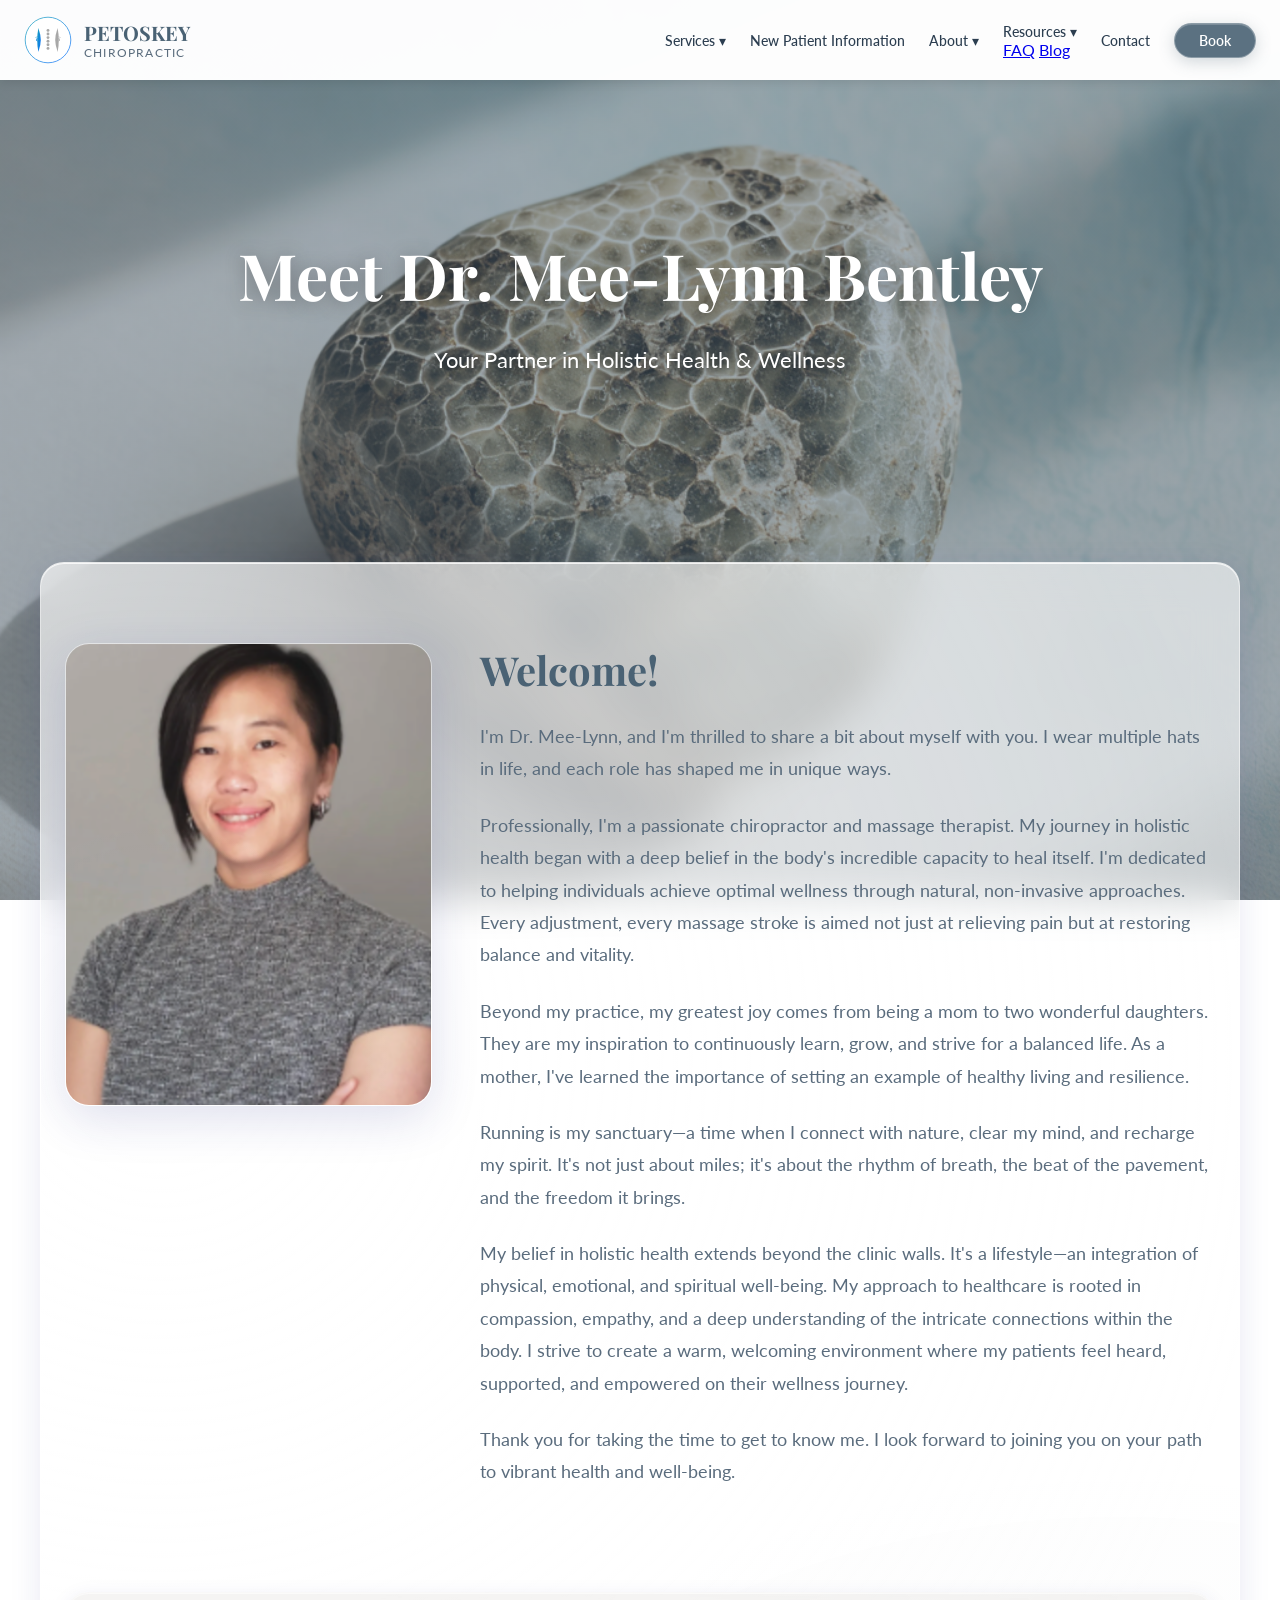
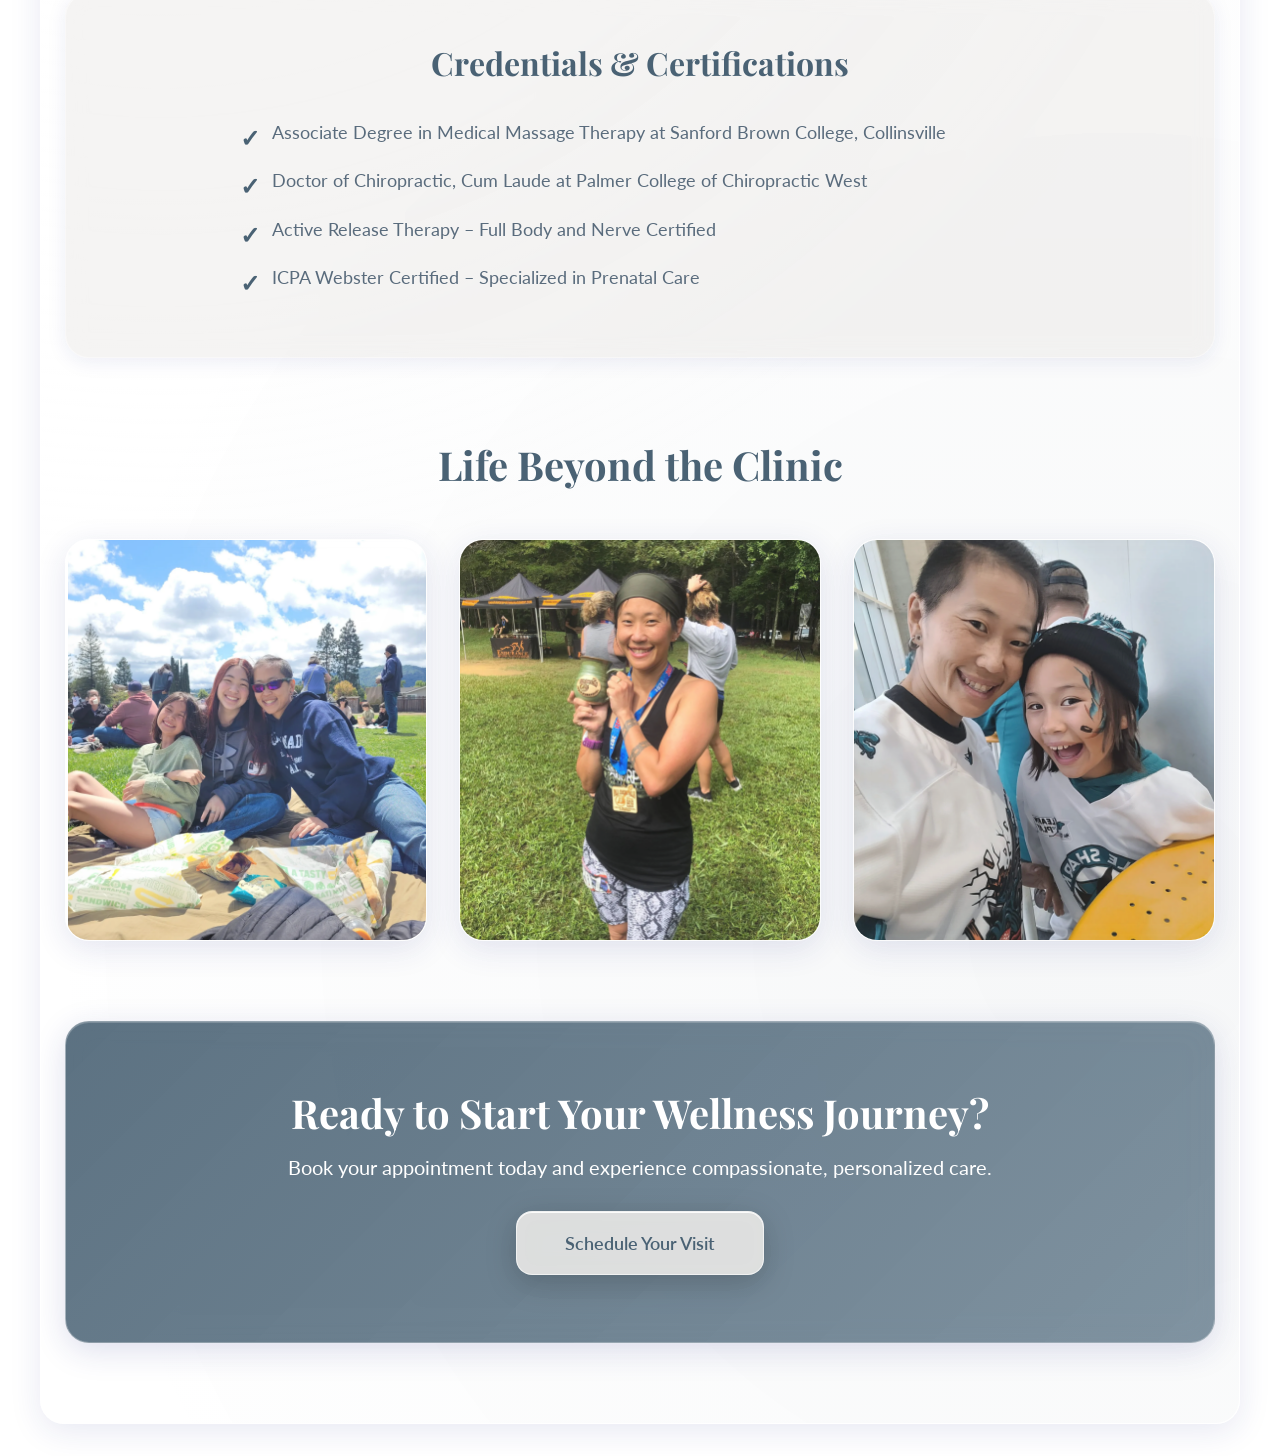
==== about.html @ ab1c457c "Initial commit - Petoskey Chiropractic website" ====
<!DOCTYPE html>
<html lang="en">
<head>
    <meta charset="UTF-8">
    <meta name="viewport" content="width=device-width, initial-scale=1.0">
    <title>About Dr. Mee-Lynn - Petoskey Chiropractic</title>
    <link href="https://fonts.googleapis.com/css2?family=Playfair+Display:wght@700&family=Lato:wght@400;600;700&display=swap" rel="stylesheet">
    <style>
        * {
            margin: 0;
            padding: 0;
            box-sizing: border-box;
        }

        :root {
            --primary: #4A6274;
            --secondary: #6B8191;
            --tertiary: #8BA0AF;
            --quaternary: #ADB8B9;
            --quinary: #CDD4CD;
            --light: #EBEAE8;
            --white: #FFFFFF;
            --text-primary: #2C3E50;
            --text-secondary: #5A6C7D;
        }

        body {
            font-family: 'Lato', sans-serif;
            color: var(--text-primary);
            overflow-x: hidden;
            background: linear-gradient(rgba(74, 98, 116, 0.5), rgba(74, 98, 116, 0.5)), 
                        url('petoskeystone.png');
            background-position: center;
            background-size: cover;
            background-attachment: fixed;
        }

        .header {
            position: fixed;
            top: 0;
            left: 0;
            right: 0;
            z-index: 1000;
            background-color: rgba(255, 255, 255, 0.98);
            box-shadow: 0 2px 10px rgba(0,0,0,0.1);
        }

        .header-content {
            max-width: 1280px;
            margin: 0 auto;
            padding: 1rem 1.5rem;
            display: flex;
            justify-content: space-between;
            align-items: center;
        }

        .logo-container {
            display: flex;
            align-items: center;
            gap: 0.75rem;
            text-decoration: none;
        }

        .logo-img {
            width: 48px;
            height: 48px;
        }

        .logo-text {
            display: flex;
            flex-direction: column;
        }

        .logo-title {
            font-family: 'Playfair Display', serif;
            font-size: 1.25rem;
            font-weight: 700;
            color: var(--primary);
            line-height: 1.2;
        }

        .logo-subtitle {
            font-size: 0.75rem;
            letter-spacing: 0.1em;
            color: var(--text-secondary);
        }

        .nav {
            display: flex;
            gap: 1.5rem;
            align-items: center;
        }

        .nav-link {
            font-size: 0.875rem;
            font-weight: 500;
            color: var(--text-primary);
            text-decoration: none;
            transition: opacity 0.2s;
        }

        .nav-link:hover {
            opacity: 0.8;
        }

        .book-btn {
            padding: 0.5rem 1.5rem;
            border-radius: 9999px;
            font-size: 0.875rem;
            font-weight: 600;
            background: rgba(74, 98, 116, 0.9);
            color: white;
            text-decoration: none;
            border-color: rgba(255, 255, 255, 0.3);
            box-shadow: 
                0 4px 16px rgba(74, 98, 116, 0.25),
                inset 0 1px 0 rgba(255, 255, 255, 0.2);
            transition: all 0.4s cubic-bezier(0.4, 0, 0.2, 1);
            backdrop-filter: blur(10px);
            -webkit-backdrop-filter: blur(10px);
            border: 1px solid rgba(255, 255, 255, 0.3);
        }

        .book-btn:hover {
            transform: scale(1.05);
            background: rgba(74, 98, 116, 1);
            box-shadow: 
                0 6px 24px rgba(74, 98, 116, 0.35),
                inset 0 1px 0 rgba(255, 255, 255, 0.3);
        }

        .book-btn:active {
            transform: scale(0.98);
        }

        .hero-about {
            margin-top: 80px;
            padding: 5rem 1.5rem;
            text-align: center;
            color: white;
            min-height: 50vh;
            display: flex;
            flex-direction: column;
            justify-content: center;
            align-items: center;
        }

        .hero-about h1 {
            font-family: 'Playfair Display', serif;
            font-size: clamp(2.5rem, 5vw, 4rem);
            font-weight: 700;
            margin-bottom: 1.5rem;
            text-shadow: 0 2px 20px rgba(0, 0, 0, 0.3);
        }

        .hero-about p {
            font-size: 1.375rem;
            max-width: 600px;
            margin: 0 auto;
            line-height: 1.7;
            text-shadow: 0 2px 10px rgba(0, 0, 0, 0.3);
        }

        .about-content {
            max-width: 1200px;
            margin: 2rem auto;
            padding: 5rem 1.5rem;
            background: rgba(255, 255, 255, 0.6);
            border-radius: 1.5rem;
            box-shadow: 
                0 8px 32px rgba(31, 38, 135, 0.1),
                inset 0 1px 0 rgba(255, 255, 255, 0.8);
            backdrop-filter: blur(20px);
            -webkit-backdrop-filter: blur(20px);
            border: 1px solid rgba(255, 255, 255, 0.5);
            position: relative;
            overflow: hidden;
        }

        .about-content::before {
            content: '';
            position: absolute;
            top: 0;
            left: 0;
            right: 0;
            bottom: 0;
            background: 
                radial-gradient(circle at 10% 20%, rgba(255, 255, 255, 0.3) 0%, transparent 50%),
                radial-gradient(circle at 90% 80%, rgba(74, 98, 116, 0.05) 0%, transparent 50%);
            pointer-events: none;
        }

        .intro-section {
            display: grid;
            grid-template-columns: 1fr 2fr;
            gap: 3rem;
            margin-bottom: 5rem;
            align-items: start;
            position: relative;
            z-index: 1;
        }

        .profile-image {
            border-radius: 1.5rem;
            overflow: hidden;
            box-shadow: 
                0 12px 48px rgba(31, 38, 135, 0.15),
                inset 0 1px 0 rgba(255, 255, 255, 0.5);
            border: 1px solid rgba(255, 255, 255, 0.4);
        }

        .profile-image img {
            width: 100%;
            height: auto;
            display: block;
            opacity: 0.9;
        }

        .intro-text {
            position: relative;
            z-index: 1;
        }

        .intro-text h2 {
            font-family: 'Playfair Display', serif;
            font-size: 2.5rem;
            color: var(--primary);
            margin-bottom: 1.5rem;
        }

        .intro-text p {
            font-size: 1.125rem;
            line-height: 1.8;
            color: var(--text-secondary);
            margin-bottom: 1.5rem;
        }

        .credentials-section {
            background: rgba(235, 234, 232, 0.5);
            padding: 3rem;
            border-radius: 1.5rem;
            margin-bottom: 5rem;
            backdrop-filter: blur(10px);
            -webkit-backdrop-filter: blur(10px);
            border: 1px solid rgba(255, 255, 255, 0.4);
            box-shadow: 
                0 4px 20px rgba(31, 38, 135, 0.08),
                inset 0 1px 0 rgba(255, 255, 255, 0.6);
            position: relative;
            z-index: 1;
            transition: all 0.4s cubic-bezier(0.4, 0, 0.2, 1);
        }

        .credentials-section:hover {
            box-shadow: 
                0 8px 32px rgba(31, 38, 135, 0.12),
                inset 0 1px 0 rgba(255, 255, 255, 0.7);
            transform: translateY(-2px);
        }

        .credentials-section h2 {
            font-family: 'Playfair Display', serif;
            font-size: 2rem;
            color: var(--primary);
            margin-bottom: 2rem;
            text-align: center;
        }

        .credentials-list {
            max-width: 800px;
            margin: 0 auto;
        }

        .credential-item {
            font-size: 1.125rem;
            line-height: 1.8;
            color: var(--text-secondary);
            margin-bottom: 1rem;
            padding-left: 2rem;
            position: relative;
        }

        .credential-item:before {
            content: "✓";
            position: absolute;
            left: 0;
            color: var(--primary);
            font-weight: bold;
            font-size: 1.5rem;
        }

        .gallery-section {
            margin-bottom: 5rem;
            position: relative;
            z-index: 1;
        }

        .gallery-section h2 {
            font-family: 'Playfair Display', serif;
            font-size: 2.5rem;
            color: var(--primary);
            margin-bottom: 3rem;
            text-align: center;
        }

        .gallery-grid {
            display: grid;
            grid-template-columns: repeat(auto-fit, minmax(300px, 1fr));
            gap: 2rem;
        }

        .gallery-item {
            border-radius: 1.5rem;
            overflow: hidden;
            box-shadow: 
                0 8px 32px rgba(31, 38, 135, 0.12),
                inset 0 1px 0 rgba(255, 255, 255, 0.5);
            border: 1px solid rgba(255, 255, 255, 0.4);
            transition: all 0.4s cubic-bezier(0.4, 0, 0.2, 1);
            background: rgba(255, 255, 255, 0.3);
            backdrop-filter: blur(10px);
            -webkit-backdrop-filter: blur(10px);
        }

        .gallery-item:hover {
            transform: translateY(-8px);
            box-shadow: 
                0 12px 48px rgba(31, 38, 135, 0.18),
                inset 0 1px 0 rgba(255, 255, 255, 0.6);
        }

        .gallery-item img {
            width: 100%;
            height: 400px;
            object-fit: cover;
            display: block;
            opacity: 0.9;
        }

        .cta-section {
            background: linear-gradient(135deg, 
                rgba(74, 98, 116, 0.9) 0%, 
                rgba(107, 129, 145, 0.85) 100%);
            padding: 4rem 2rem;
            border-radius: 1.5rem;
            text-align: center;
            color: white;
            backdrop-filter: blur(15px);
            -webkit-backdrop-filter: blur(15px);
            border: 1px solid rgba(255, 255, 255, 0.3);
            box-shadow: 
                0 8px 32px rgba(31, 38, 135, 0.15),
                inset 0 1px 0 rgba(255, 255, 255, 0.2);
            position: relative;
            z-index: 1;
        }

        .cta-section h2 {
            font-family: 'Playfair Display', serif;
            font-size: 2.5rem;
            margin-bottom: 1rem;
        }

        .cta-section p {
            font-size: 1.25rem;
            margin-bottom: 2rem;
        }

        .cta-btn {
            display: inline-block;
            padding: 1.25rem 3rem;
            font-size: 1.125rem;
            font-weight: 600;
            background: rgba(235, 234, 232, 0.9);
            color: var(--primary);
            text-decoration: none;
            border-radius: 1rem;
            box-shadow: 
                0 8px 32px rgba(0, 0, 0, 0.2),
                inset 0 1px 0 rgba(255, 255, 255, 0.9);
            transition: all 0.4s cubic-bezier(0.4, 0, 0.2, 1);
            backdrop-filter: blur(10px);
            -webkit-backdrop-filter: blur(10px);
            border: 1px solid rgba(255, 255, 255, 0.6);
            position: relative;
            overflow: hidden;
        }

        .cta-btn::before {
            content: '';
            position: absolute;
            top: 0;
            left: 0;
            right: 0;
            bottom: 0;
            background: linear-gradient(
                110deg,
                transparent 40%,
                rgba(255, 255, 255, 0.6) 50%,
                transparent 60%
            );
            background-size: 200% 100%;
            opacity: 0;
            transition: opacity 0.3s;
        }

        .cta-btn:hover::before {
            animation: shimmer 1.5s;
            opacity: 1;
        }

        .cta-btn:hover {
            background: rgba(255, 255, 255, 0.95);
            box-shadow: 
                0 0 40px rgba(235, 234, 232, 0.8),
                0 12px 48px rgba(0, 0, 0, 0.25),
                inset 0 1px 0 rgba(255, 255, 255, 1);
            transform: translateY(-4px);
        }

        .cta-btn:active {
            transform: translateY(-2px);
        }

        /* Shimmer animation */
        @keyframes shimmer {
            0% {
                background-position: -200% center;
                opacity: 0;
            }
            50% {
                opacity: 1;
            }
            100% {
                background-position: 200% center;
                opacity: 0;
            }
        }

        @media (max-width: 1024px) {
            .nav {
                display: none;
            }

            .intro-section {
                grid-template-columns: 1fr;
            }

            .about-content {
                padding: 3rem 1.5rem;
            }
        }
    </style>
</head>
<body>
    <header class="header">
        <div class="header-content">
            <a href="index.html" class="logo-container">
                <img src="data:image/svg+xml,%3Csvg xmlns='http://www.w3.org/2000/svg' viewBox='0 0 200 200'%3E%3Cdefs%3E%3ClinearGradient id='tealGrad' x1='0%25' y1='0%25' x2='100%25' y2='100%25'%3E%3Cstop offset='0%25' style='stop-color:%2317a2b8;stop-opacity:1' /%3E%3Cstop offset='100%25' style='stop-color:%230d6efd;stop-opacity:1' /%3E%3C/linearGradient%3E%3C/defs%3E%3Ccircle cx='100' cy='100' r='95' fill='white' stroke='url(%23tealGrad)' stroke-width='3'/%3E%3Cpath d='M60,50 Q50,100 60,150 Q70,120 70,100 Q70,80 60,50' fill='url(%23tealGrad)'/%3E%3Cpath d='M140,50 Q150,100 140,150 Q130,120 130,100 Q130,80 140,50' fill='%23a8a8a8'/%3E%3Ccircle cx='100' cy='60' r='6' fill='%23a8a8a8'/%3E%3Ccircle cx='100' cy='75' r='6' fill='%23a8a8a8'/%3E%3Ccircle cx='100' cy='90' r='6' fill='%23a8a8a8'/%3E%3Ccircle cx='100' cy='105' r='6' fill='%23a8a8a8'/%3E%3Ccircle cx='100' cy='120' r='6' fill='%23a8a8a8'/%3E%3Ccircle cx='100' cy='135' r='6' fill='%23a8a8a8'/%3E%3Cpath d='M55,85 L50,90 L55,95 L50,100 L55,105' stroke='url(%23tealGrad)' stroke-width='3' fill='none'/%3E%3Cpath d='M145,85 L150,90 L145,95 L150,100 L145,105' stroke='%23a8a8a8' stroke-width='3' fill='none'/%3E%3C/svg%3E" alt="Petoskey Chiropractic Logo" class="logo-img">
                <div class="logo-text">
                    <div class="logo-title">PETOSKEY</div>
                    <div class="logo-subtitle">CHIROPRACTIC</div>
                </div>
            </a>
            <nav class="nav">
                <a href="https://petoskeychiro.com/services" class="nav-link">Services ▾</a>
                <a href="new-patient-information.html" class="nav-link">New Patient Information</a>
                <a href="about.html" class="nav-link">About ▾</a>
                <div class="nav-item">
                    <span class="nav-link">Resources ▾</span>
                    <div class="dropdown">
                        <a href="faq.html">FAQ</a>
                        <a href="blog.html">Blog</a>
                    </div>
                </div>
                <a href="contact.html" class="nav-link">Contact</a>
                <a href="https://petoskeychiro.janeapp.com" class="book-btn">Book</a>
            </nav>
        </div>
    </header>

    <section class="hero-about">
        <h1>Meet Dr. Mee-Lynn Bentley</h1>
        <p>Your Partner in Holistic Health & Wellness</p>
    </section>

    <div class="about-content">
        <section class="intro-section">
            <div class="profile-image">
                <img src="jess.png" alt="Dr. Mee-Lynn Bentley">
            </div>
            <div class="intro-text">
                <h2>Welcome!</h2>
                <p>I'm Dr. Mee-Lynn, and I'm thrilled to share a bit about myself with you. I wear multiple hats in life, and each role has shaped me in unique ways.</p>
                
                <p>Professionally, I'm a passionate chiropractor and massage therapist. My journey in holistic health began with a deep belief in the body's incredible capacity to heal itself. I'm dedicated to helping individuals achieve optimal wellness through natural, non-invasive approaches. Every adjustment, every massage stroke is aimed not just at relieving pain but at restoring balance and vitality.</p>
                
                <p>Beyond my practice, my greatest joy comes from being a mom to two wonderful daughters. They are my inspiration to continuously learn, grow, and strive for a balanced life. As a mother, I've learned the importance of setting an example of healthy living and resilience.</p>
                
                <p>Running is my sanctuary—a time when I connect with nature, clear my mind, and recharge my spirit. It's not just about miles; it's about the rhythm of breath, the beat of the pavement, and the freedom it brings.</p>
                
                <p>My belief in holistic health extends beyond the clinic walls. It's a lifestyle—an integration of physical, emotional, and spiritual well-being. My approach to healthcare is rooted in compassion, empathy, and a deep understanding of the intricate connections within the body. I strive to create a warm, welcoming environment where my patients feel heard, supported, and empowered on their wellness journey.</p>
                
                <p>Thank you for taking the time to get to know me. I look forward to joining you on your path to vibrant health and well-being.</p>
            </div>
        </section>

        <section class="credentials-section">
            <h2>Credentials & Certifications</h2>
            <div class="credentials-list">
                <div class="credential-item">Associate Degree in Medical Massage Therapy at Sanford Brown College, Collinsville</div>
                <div class="credential-item">Doctor of Chiropractic, Cum Laude at Palmer College of Chiropractic West</div>
                <div class="credential-item">Active Release Therapy – Full Body and Nerve Certified</div>
                <div class="credential-item">ICPA Webster Certified – Specialized in Prenatal Care</div>
            </div>
        </section>

        <section class="gallery-section">
            <h2>Life Beyond the Clinic</h2>
            <div class="gallery-grid">
                <div class="gallery-item">
                    <img src="family1.png" alt="Family time with my daughters">
                </div>
                <div class="gallery-item">
                    <img src="family2.png" alt="Running and staying active">
                </div>
                <div class="gallery-item">
                    <img src="family3.png" alt="Quality time with loved ones">
                </div>
            </div>
        </section>

        <section class="cta-section">
            <h2>Ready to Start Your Wellness Journey?</h2>
            <p>Book your appointment today and experience compassionate, personalized care.</p>
            <a href="https://petoskeychiro.janeapp.com" class="cta-btn">Schedule Your Visit</a>
        </section>
    </div>
</body>
</html>
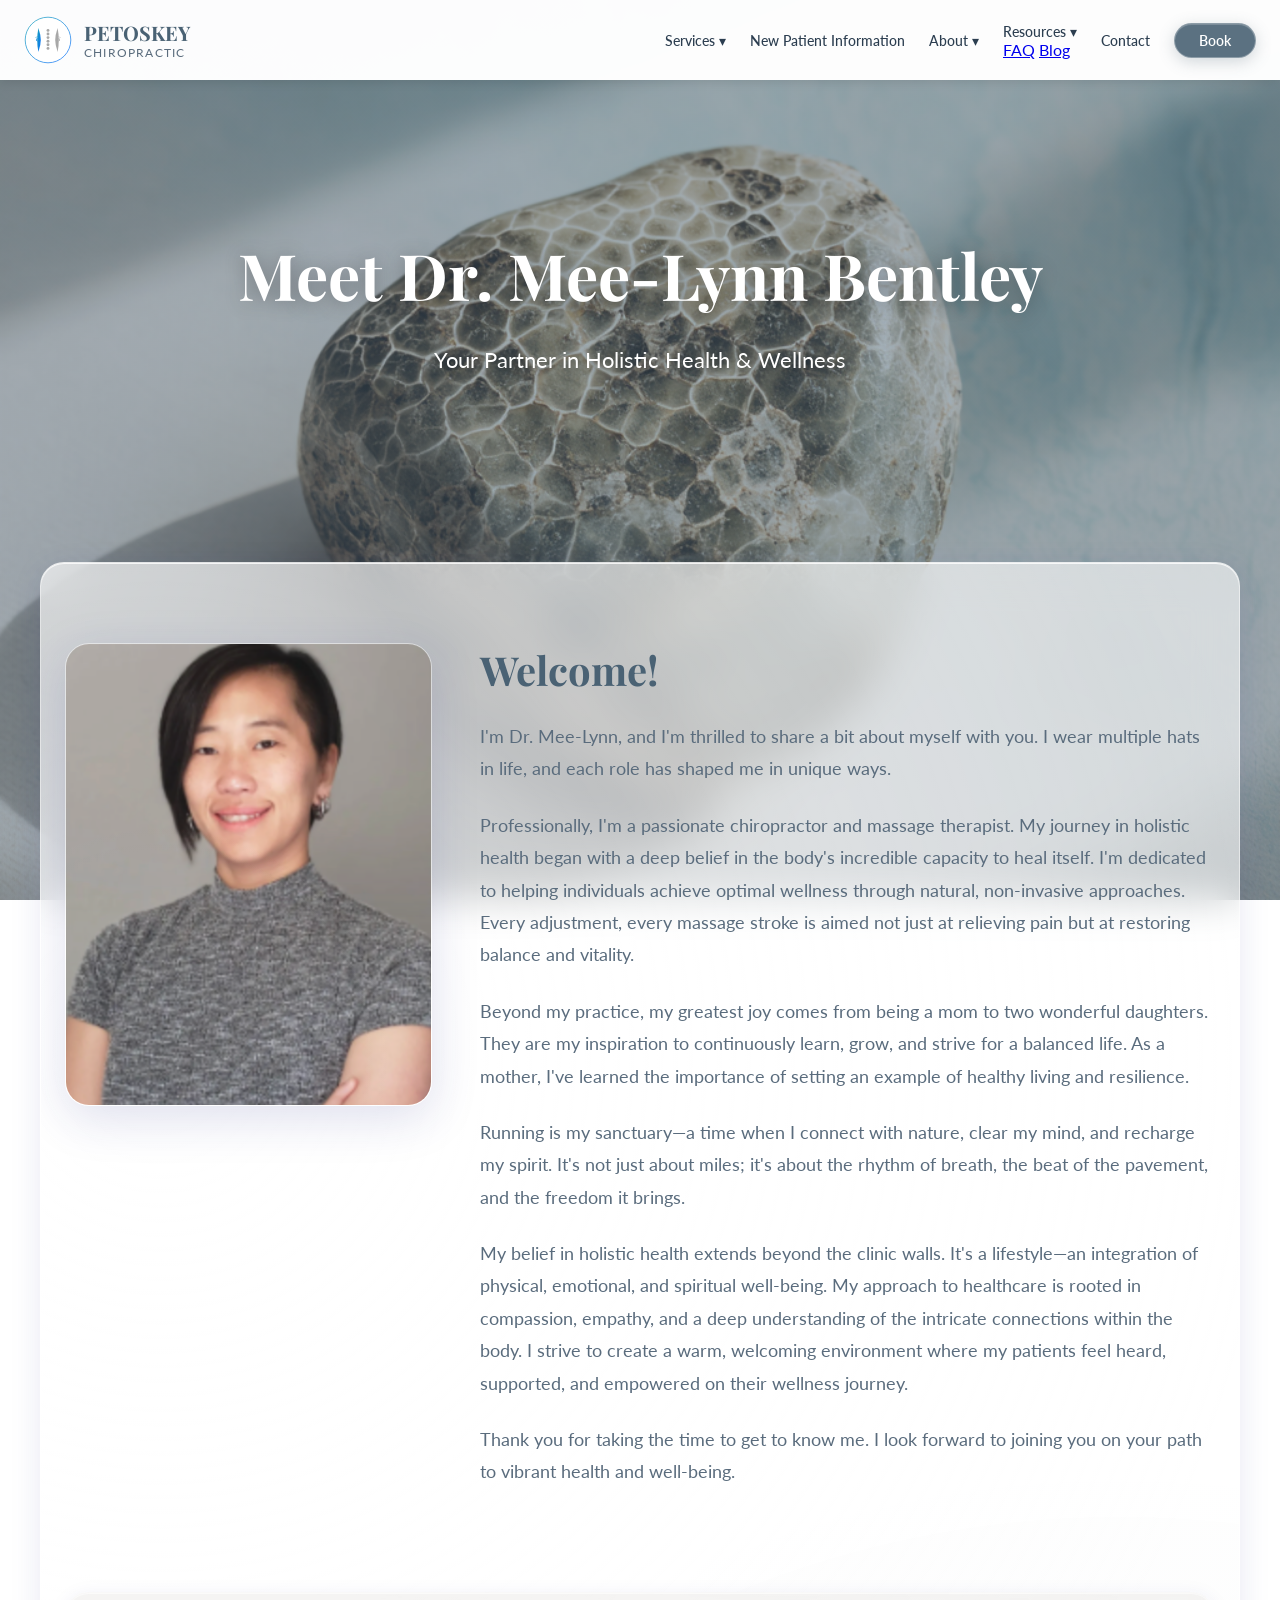
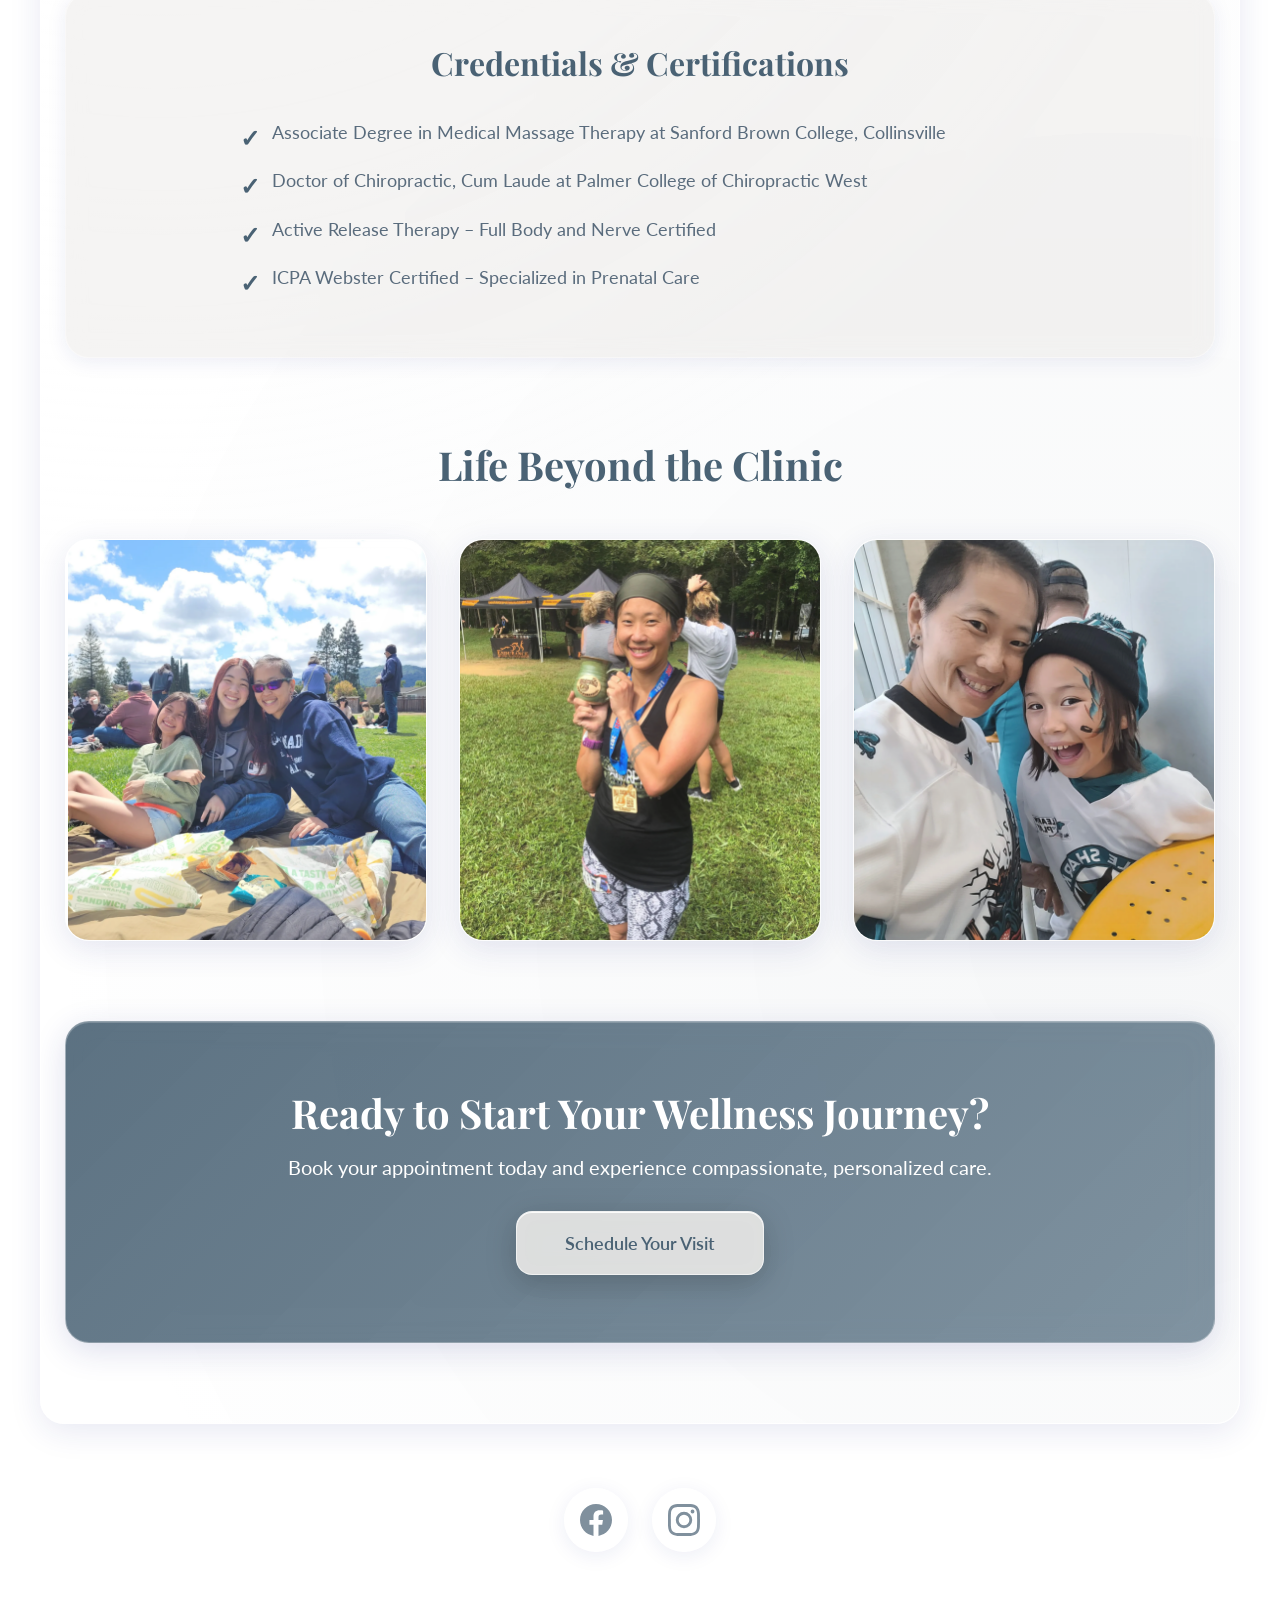
==== commit d55788e0: "aded hamburger menu for mobile, updated all links to direct to new pages, added footer with IG and F" ====
--- a/about.html
+++ b/about.html
@@ -131,6 +131,171 @@
 
         .book-btn:active {
             transform: scale(0.98);
+        }
+
+        .hamburger {
+            display: none;
+            flex-direction: column;
+            gap: 6px;
+            background: none;
+            border: none;
+            cursor: pointer;
+            padding: 8px;
+            z-index: 1002;
+        }
+
+        .hamburger span {
+            width: 28px;
+            height: 3px;
+            background: var(--primary);
+            border-radius: 3px;
+            transition: all 0.3s ease;
+        }
+
+        .hamburger.active span:nth-child(1) {
+            transform: rotate(45deg) translate(9px, 9px);
+        }
+
+        .hamburger.active span:nth-child(2) {
+            opacity: 0;
+        }
+
+        .hamburger.active span:nth-child(3) {
+            transform: rotate(-45deg) translate(9px, -9px);
+        }
+
+        .mobile-menu {
+            position: fixed;
+            top: 0;
+            right: -100%;
+            width: 280px;
+            height: 100vh;
+            background: rgba(255, 255, 255, 0.98);
+            backdrop-filter: blur(20px);
+            -webkit-backdrop-filter: blur(20px);
+            box-shadow: -4px 0 20px rgba(0,0,0,0.1);
+            transition: right 0.3s ease;
+            z-index: 1001;
+            overflow-y: auto;
+            padding-top: 80px;
+        }
+
+        .mobile-menu.active {
+            right: 0;
+        }
+
+        .mobile-menu-overlay {
+            position: fixed;
+            top: 0;
+            left: 0;
+            width: 100%;
+            height: 100vh;
+            background: rgba(0, 0, 0, 0.5);
+            opacity: 0;
+            visibility: hidden;
+            transition: all 0.3s ease;
+            z-index: 999;
+        }
+
+        .mobile-menu-overlay.active {
+            opacity: 1;
+            visibility: visible;
+        }
+
+        .mobile-nav-item {
+            border-bottom: 1px solid rgba(74, 98, 116, 0.1);
+        }
+
+        .mobile-nav-link {
+            display: block;
+            padding: 1rem 1.5rem;
+            color: var(--text-primary);
+            text-decoration: none;
+            font-weight: 500;
+            transition: all 0.2s ease;
+        }
+
+        .mobile-nav-link:hover,
+        .mobile-nav-link:active {
+            background-color: var(--light);
+            color: var(--primary);
+        }
+
+        .mobile-dropdown-toggle {
+            display: flex;
+            justify-content: space-between;
+            align-items: center;
+            width: 100%;
+            padding: 1rem 1.5rem;
+            color: var(--text-primary);
+            font-weight: 500;
+            background: none;
+            border: none;
+            cursor: pointer;
+            text-align: left;
+            transition: all 0.2s ease;
+        }
+
+        .mobile-dropdown-toggle:hover,
+        .mobile-dropdown-toggle:active {
+            background-color: var(--light);
+            color: var(--primary);
+        }
+
+        .mobile-dropdown-toggle::after {
+            content: '›';
+            font-size: 1.5rem;
+            transition: transform 0.3s ease;
+        }
+
+        .mobile-dropdown-toggle.active::after {
+            transform: rotate(90deg);
+        }
+
+        .mobile-dropdown {
+            max-height: 0;
+            overflow: hidden;
+            transition: max-height 0.3s ease;
+            background: rgba(74, 98, 116, 0.05);
+        }
+
+        .mobile-dropdown.active {
+            max-height: 500px;
+        }
+
+        .mobile-dropdown a {
+            display: block;
+            padding: 0.875rem 1.5rem 0.875rem 2.5rem;
+            color: var(--text-secondary);
+            text-decoration: none;
+            font-size: 0.9rem;
+            transition: all 0.2s ease;
+        }
+
+        .mobile-dropdown a:hover,
+        .mobile-dropdown a:active {
+            background-color: rgba(74, 98, 116, 0.1);
+            color: var(--primary);
+        }
+
+        .mobile-book-btn {
+            display: block;
+            margin: 1.5rem;
+            padding: 1rem;
+            text-align: center;
+            background: var(--primary);
+            color: white;
+            text-decoration: none;
+            border-radius: 9999px;
+            font-weight: 600;
+            box-shadow: 0 4px 16px rgba(74, 98, 116, 0.3);
+            transition: all 0.3s ease;
+        }
+
+        .mobile-book-btn:hover,
+        .mobile-book-btn:active {
+            background: var(--secondary);
+            transform: scale(1.02);
         }
 
         .hero-about {
@@ -437,9 +602,87 @@
             }
         }
 
+        .footer {
+            padding: 2rem 1.5rem;
+            margin: 0 0 2rem 0;
+        }
+
+        .footer-container {
+            max-width: 1152px;
+            margin: 0 auto;
+            display: flex;
+            justify-content: center;
+            align-items: center;
+            gap: 1.5rem;
+        }
+
+        .social-icon-link {
+            display: flex;
+            align-items: center;
+            justify-content: center;
+            width: 64px;
+            height: 64px;
+            background: rgba(255, 255, 255, 0.6);
+            border-radius: 50%;
+            text-decoration: none;
+            box-shadow: 
+                0 4px 20px rgba(31, 38, 135, 0.08),
+                inset 0 1px 0 rgba(255, 255, 255, 0.6);
+            transition: all 0.4s cubic-bezier(0.4, 0, 0.2, 1);
+            backdrop-filter: blur(20px);
+            -webkit-backdrop-filter: blur(20px);
+            border: 1px solid rgba(255, 255, 255, 0.4);
+            position: relative;
+            overflow: hidden;
+        }
+
+        .social-icon-link::before {
+            content: '';
+            position: absolute;
+            top: 0;
+            left: 0;
+            right: 0;
+            bottom: 0;
+            background: linear-gradient(
+                135deg,
+                transparent 40%,
+                rgba(255, 255, 255, 0.5) 50%,
+                transparent 60%
+            );
+            background-size: 200% 200%;
+            opacity: 0;
+            transition: opacity 0.3s;
+            border-radius: 50%;
+        }
+
+        .social-icon-link:hover::before {
+            animation: shimmer 1.5s;
+            opacity: 1;
+        }
+
+        .social-icon-link:hover {
+            background: rgba(255, 255, 255, 0.8);
+            transform: translateY(-6px) scale(1.05);
+            box-shadow: 
+                0 8px 32px rgba(31, 38, 135, 0.15),
+                inset 0 1px 0 rgba(255, 255, 255, 0.8);
+        }
+
+        .social-icon {
+            width: 32px;
+            height: 32px;
+            transition: all 0.4s cubic-bezier(0.4, 0, 0.2, 1);
+            position: relative;
+            z-index: 1;
+        }
+
         @media (max-width: 1024px) {
             .nav {
                 display: none;
+            }
+
+            .hamburger {
+                display: flex;
             }
 
             .intro-section {
@@ -476,8 +719,47 @@
                 <a href="contact.html" class="nav-link">Contact</a>
                 <a href="https://petoskeychiro.janeapp.com" class="book-btn">Book</a>
             </nav>
+            <button class="hamburger" id="hamburger" aria-label="Menu">
+                <span></span>
+                <span></span>
+                <span></span>
+            </button>
         </div>
     </header>
+
+    <div class="mobile-menu-overlay" id="mobileMenuOverlay"></div>
+    <nav class="mobile-menu" id="mobileMenu">
+        <div class="mobile-nav-item">
+            <button class="mobile-dropdown-toggle" onclick="toggleMobileDropdown(this)">
+                Services
+            </button>
+            <div class="mobile-dropdown">
+                <a href="chiropractic-services.html">Chiropractic Services</a>
+                <a href="massage-therapy.html">Massage Therapy</a>
+                <a href="active-release.html">Active Release Technique™</a>
+                <a href="shockwave-therapy.html">Shockwave Therapy</a>
+            </div>
+        </div>
+        <div class="mobile-nav-item">
+            <a href="new-patient-information.html" class="mobile-nav-link">New Patient Information</a>
+        </div>
+        <div class="mobile-nav-item">
+            <a href="about.html" class="mobile-nav-link">About</a>
+        </div>
+        <div class="mobile-nav-item">
+            <button class="mobile-dropdown-toggle" onclick="toggleMobileDropdown(this)">
+                Resources
+            </button>
+            <div class="mobile-dropdown">
+                <a href="faq.html">FAQ</a>
+                <a href="blog.html">Blog</a>
+            </div>
+        </div>
+        <div class="mobile-nav-item">
+            <a href="contact.html" class="mobile-nav-link">Contact</a>
+        </div>
+        <a href="https://petoskeychiro.janeapp.com" class="mobile-book-btn">Book Appointment</a>
+    </nav>
 
     <section class="hero-about">
         <h1>Meet Dr. Mee-Lynn Bentley</h1>
@@ -536,5 +818,54 @@
             <a href="https://petoskeychiro.janeapp.com" class="cta-btn">Schedule Your Visit</a>
         </section>
     </div>
+
+    <footer class="footer">
+        <div class="footer-container">
+            <a href="https://www.facebook.com/petoskeychiro/" target="_blank" rel="noopener noreferrer" class="social-icon-link" aria-label="Visit our Facebook page">
+                <svg class="social-icon" viewBox="0 0 24 24" fill="rgba(74, 98, 116, 0.7)" xmlns="http://www.w3.org/2000/svg">
+                    <path d="M24 12.073c0-6.627-5.373-12-12-12s-12 5.373-12 12c0 5.99 4.388 10.954 10.125 11.854v-8.385H7.078v-3.47h3.047V9.43c0-3.007 1.792-4.669 4.533-4.669 1.312 0 2.686.235 2.686.235v2.953H15.83c-1.491 0-1.956.925-1.956 1.874v2.25h3.328l-.532 3.47h-2.796v8.385C19.612 23.027 24 18.062 24 12.073z"/>
+                </svg>
+            </a>
+            <a href="https://www.instagram.com/petoskeychiro/" target="_blank" rel="noopener noreferrer" class="social-icon-link" aria-label="Visit our Instagram page">
+                <svg class="social-icon" viewBox="0 0 24 24" fill="rgba(74, 98, 116, 0.7)" xmlns="http://www.w3.org/2000/svg">
+                    <path d="M12 2.163c3.204 0 3.584.012 4.85.07 3.252.148 4.771 1.691 4.919 4.919.058 1.265.069 1.645.069 4.849 0 3.205-.012 3.584-.069 4.849-.149 3.225-1.664 4.771-4.919 4.919-1.266.058-1.644.07-4.85.07-3.204 0-3.584-.012-4.849-.07-3.26-.149-4.771-1.699-4.919-4.92-.058-1.265-.07-1.644-.07-4.849 0-3.204.013-3.583.07-4.849.149-3.227 1.664-4.771 4.919-4.919 1.266-.057 1.645-.069 4.849-.069zM12 0C8.741 0 8.333.014 7.053.072 2.695.272.273 2.69.073 7.052.014 8.333 0 8.741 0 12c0 3.259.014 3.668.072 4.948.2 4.358 2.618 6.78 6.98 6.98C8.333 23.986 8.741 24 12 24c3.259 0 3.668-.014 4.948-.072 4.354-.2 6.782-2.618 6.979-6.98.059-1.28.073-1.689.073-4.948 0-3.259-.014-3.667-.072-4.947-.196-4.354-2.617-6.78-6.979-6.98C15.668.014 15.259 0 12 0zm0 5.838a6.162 6.162 0 100 12.324 6.162 6.162 0 000-12.324zM12 16a4 4 0 110-8 4 4 0 010 8zm6.406-11.845a1.44 1.44 0 100 2.881 1.44 1.44 0 000-2.881z"/>
+                </svg>
+            </a>
+        </div>
+    </footer>
+
+    <script>
+        // Mobile menu toggle
+        const hamburger = document.getElementById('hamburger');
+        const mobileMenu = document.getElementById('mobileMenu');
+        const mobileMenuOverlay = document.getElementById('mobileMenuOverlay');
+
+        function toggleMobileMenu() {
+            hamburger.classList.toggle('active');
+            mobileMenu.classList.toggle('active');
+            mobileMenuOverlay.classList.toggle('active');
+            document.body.style.overflow = mobileMenu.classList.contains('active') ? 'hidden' : '';
+        }
+
+        hamburger.addEventListener('click', toggleMobileMenu);
+        mobileMenuOverlay.addEventListener('click', toggleMobileMenu);
+
+        // Close mobile menu when clicking a link
+        const mobileNavLinks = document.querySelectorAll('.mobile-nav-link, .mobile-dropdown a');
+        mobileNavLinks.forEach(link => {
+            link.addEventListener('click', () => {
+                if (mobileMenu.classList.contains('active')) {
+                    toggleMobileMenu();
+                }
+            });
+        });
+
+        // Mobile dropdown toggle
+        function toggleMobileDropdown(button) {
+            button.classList.toggle('active');
+            const dropdown = button.nextElementSibling;
+            dropdown.classList.toggle('active');
+        }
+    </script>
 </body>
 </html>
